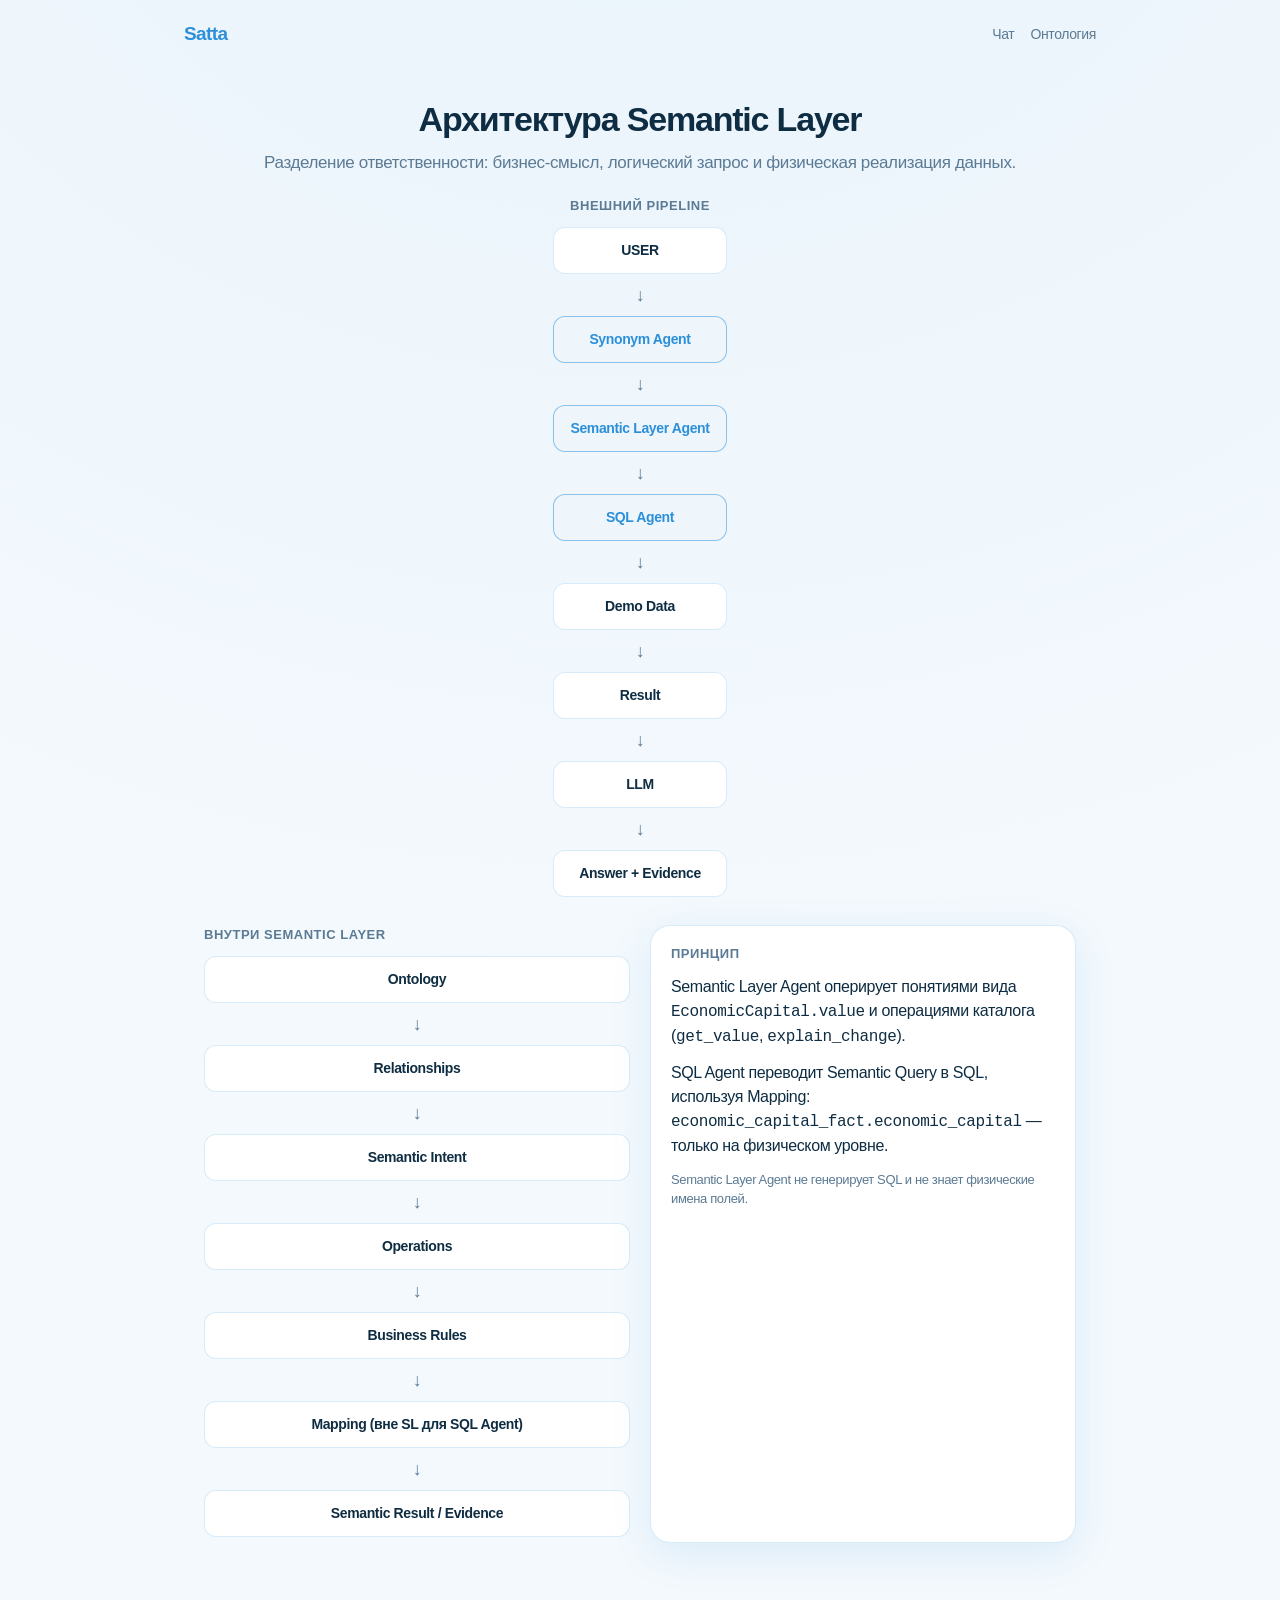
==== architecture.html @ 583783d6 "Add multi-agent pipeline with semantic layer, SQL execution, and demo data." ====
<!DOCTYPE html>
<html lang="ru">
  <head>
    <meta charset="utf-8" />
    <meta name="viewport" content="width=device-width, initial-scale=1" />
    <title>Satta — архитектура Semantic Layer</title>
    <link rel="icon" href="assets/mark.svg" type="image/svg+xml" />
    <link rel="stylesheet" href="styles.css" />
    <link rel="stylesheet" href="pages.css" />
  </head>
  <body>
    <header class="top top--row">
      <a class="top__brand" href="index.html">Satta</a>
      <nav class="top__nav">
        <a class="top__link" href="index.html">Чат</a>
        <a class="top__link" href="ontology.html">Онтология</a>
      </nav>
    </header>

    <main class="page page--wide">
      <h1 class="title">Архитектура Semantic Layer</h1>
      <p class="panel__lead">
        Разделение ответственности: бизнес-смысл, логический запрос и физическая реализация данных.
      </p>

      <h2 class="pipe-step__title">Внешний pipeline</h2>
      <div class="arch-diagram">
        <div class="arch-box">USER</div>
        <div class="arch-arrow">↓</div>
        <div class="arch-box arch-box--accent">Synonym Agent</div>
        <div class="arch-arrow">↓</div>
        <div class="arch-box arch-box--accent">Semantic Layer Agent</div>
        <div class="arch-arrow">↓</div>
        <div class="arch-box arch-box--accent">SQL Agent</div>
        <div class="arch-arrow">↓</div>
        <div class="arch-box">Demo Data</div>
        <div class="arch-arrow">↓</div>
        <div class="arch-box">Result</div>
        <div class="arch-arrow">↓</div>
        <div class="arch-box">LLM</div>
        <div class="arch-arrow">↓</div>
        <div class="arch-box">Answer + Evidence</div>
      </div>

      <div class="arch-columns">
        <div>
          <h2 class="pipe-step__title">Внутри Semantic Layer</h2>
          <div class="arch-diagram">
            <div class="arch-box">Ontology</div>
            <div class="arch-arrow">↓</div>
            <div class="arch-box">Relationships</div>
            <div class="arch-arrow">↓</div>
            <div class="arch-box">Semantic Intent</div>
            <div class="arch-arrow">↓</div>
            <div class="arch-box">Operations</div>
            <div class="arch-arrow">↓</div>
            <div class="arch-box">Business Rules</div>
            <div class="arch-arrow">↓</div>
            <div class="arch-box">Mapping (вне SL для SQL Agent)</div>
            <div class="arch-arrow">↓</div>
            <div class="arch-box">Semantic Result / Evidence</div>
          </div>
        </div>
        <div class="pipe-step">
          <h2 class="pipe-step__title">Принцип</h2>
          <p class="pipe-text">
            Semantic Layer Agent оперирует понятиями вида <code>EconomicCapital.value</code> и
            операциями каталога (<code>get_value</code>, <code>explain_change</code>).
          </p>
          <p class="pipe-text" style="margin-top: 12px">
            SQL Agent переводит Semantic Query в SQL, используя Mapping:
            <code>economic_capital_fact.economic_capital</code> — только на физическом уровне.
          </p>
          <p class="pipe-meta" style="margin-top: 12px">
            Semantic Layer Agent не генерирует SQL и не знает физические имена полей.
          </p>
        </div>
      </div>
    </main>
  </body>
</html>
---- styles.css ----
:root {
  --bg: #f4f9fd;
  --bg-deep: #e8f3fb;
  --surface: #ffffff;
  --text: #0f2d42;
  --muted: #5b7a94;
  --accent: #2b8fd9;
  --accent-hover: #1f7ec4;
  --accent-soft: #d6ebf8;
  --line: rgba(43, 143, 217, 0.18);
  --radius: 20px;
  --shadow: 0 12px 40px rgba(43, 143, 217, 0.12);
}

* {
  box-sizing: border-box;
}

html,
body {
  margin: 0;
  min-height: 100%;
}

body {
  font-family: -apple-system, BlinkMacSystemFont, "SF Pro Text", "Segoe UI", Helvetica,
    Arial, sans-serif;
  font-size: 17px;
  line-height: 1.47;
  letter-spacing: -0.022em;
  color: var(--text);
  background: radial-gradient(ellipse 120% 80% at 50% -20%, var(--bg-deep), var(--bg));
  -webkit-font-smoothing: antialiased;
}

.sr-only {
  position: absolute;
  width: 1px;
  height: 1px;
  padding: 0;
  margin: -1px;
  overflow: hidden;
  clip: rect(0, 0, 0, 0);
  border: 0;
}

.top {
  padding: 20px 24px;
}

.top__brand {
  font-size: 19px;
  font-weight: 600;
  letter-spacing: -0.03em;
  color: var(--accent);
}

.top__nav {
  display: flex;
  gap: 16px;
}

.page {
  max-width: 560px;
  margin: 0 auto;
  padding: 24px 24px 64px;
  min-height: calc(100vh - 64px);
  display: flex;
  flex-direction: column;
  align-items: center;
  justify-content: center;
  text-align: center;
}

.hint {
  margin: 0 0 8px;
  font-size: 15px;
  font-weight: 500;
  color: var(--muted);
}

.title {
  margin: 0 0 32px;
  font-size: clamp(26px, 5vw, 34px);
  font-weight: 700;
  letter-spacing: -0.035em;
  line-height: 1.15;
  color: var(--text);
}

.ask {
  width: 100%;
  display: flex;
  flex-direction: column;
  gap: 12px;
}

.ask__input {
  width: 100%;
  min-height: 120px;
  padding: 18px 20px;
  border: 1px solid var(--line);
  border-radius: var(--radius);
  font: inherit;
  font-size: 16px;
  color: var(--text);
  background: var(--surface);
  box-shadow: var(--shadow);
  resize: vertical;
  transition: border-color 0.2s ease, box-shadow 0.2s ease;
}

.ask__input::placeholder {
  color: color-mix(in srgb, var(--muted) 85%, transparent);
}

.ask__input:focus {
  outline: none;
  border-color: color-mix(in srgb, var(--accent) 55%, transparent);
  box-shadow: 0 0 0 4px var(--accent-soft), var(--shadow);
}

.ask__btn {
  align-self: center;
  min-width: 160px;
  min-height: 44px;
  padding: 0 28px;
  border: 0;
  border-radius: 999px;
  font: inherit;
  font-size: 16px;
  font-weight: 600;
  color: #fff;
  background: linear-gradient(180deg, #3ba0e8 0%, var(--accent) 100%);
  cursor: pointer;
  transition: transform 0.15s ease, filter 0.2s ease;
}

.ask__btn:hover {
  filter: brightness(1.05);
}

.ask__btn:active {
  transform: scale(0.98);
}

.answer {
  width: 100%;
  margin-top: 28px;
  padding: 20px 22px;
  text-align: left;
  border-radius: var(--radius);
  background: var(--surface);
  border: 1px solid var(--line);
  box-shadow: var(--shadow);
  animation: fade-in 0.35s ease;
}

@keyframes fade-in {
  from {
    opacity: 0;
    transform: translateY(8px);
  }
  to {
    opacity: 1;
    transform: translateY(0);
  }
}

.answer__label {
  margin: 0 0 8px;
  font-size: 12px;
  font-weight: 600;
  letter-spacing: 0.04em;
  text-transform: uppercase;
  color: var(--muted);
}

.answer__text {
  margin: 0;
  font-size: 16px;
  line-height: 1.5;
  color: var(--text);
}
---- pages.css ----
.top--row {
  display: flex;
  align-items: center;
  justify-content: space-between;
  max-width: 960px;
  margin-inline: auto;
}

.top__brand {
  text-decoration: none;
  color: var(--accent);
}

.top__link {
  font-size: 14px;
  font-weight: 500;
  color: var(--muted);
  text-decoration: none;
}

.top__link:hover {
  color: var(--accent);
}

.page--wide {
  max-width: 920px;
  justify-content: flex-start;
  padding-top: 32px;
  text-align: left;
}

.page--wide .title {
  margin-bottom: 12px;
}

.panel__lead {
  margin: 0 0 20px;
  color: var(--muted);
  font-size: 17px;
}

.meta-link {
  margin: 0 0 20px;
  font-size: 14px;
  color: var(--muted);
}

.meta-link a {
  color: var(--accent);
  text-decoration: none;
  font-weight: 500;
}

.table-wrap {
  overflow-x: auto;
  border-radius: var(--radius);
  border: 1px solid var(--line);
  background: var(--surface);
  box-shadow: var(--shadow);
}

.data-table {
  width: 100%;
  border-collapse: collapse;
  font-size: 14px;
  min-width: 640px;
}

.data-table th,
.data-table td {
  padding: 14px 16px;
  text-align: left;
  vertical-align: top;
  border-bottom: 1px solid var(--line);
}

.data-table th {
  font-size: 12px;
  text-transform: uppercase;
  letter-spacing: 0.05em;
  color: var(--muted);
  background: color-mix(in srgb, var(--accent) 6%, var(--surface));
}

.data-table tbody tr:last-child td {
  border-bottom: 0;
}

.data-table td:first-child {
  font-weight: 600;
  width: 28%;
}

.log-flow {
  display: grid;
  gap: 12px;
  align-items: stretch;
}

@media (min-width: 720px) {
  .log-flow {
    grid-template-columns: 1fr auto 1fr;
    align-items: center;
  }
}

.log-card {
  padding: 20px;
  border-radius: var(--radius);
  background: var(--surface);
  border: 1px solid var(--line);
  box-shadow: var(--shadow);
}

.log-card--accent {
  border-color: color-mix(in srgb, var(--accent) 35%, var(--line));
  background: color-mix(in srgb, var(--accent) 5%, var(--surface));
}

.log-card__label {
  margin: 0 0 8px;
  font-size: 12px;
  font-weight: 600;
  letter-spacing: 0.04em;
  text-transform: uppercase;
  color: var(--muted);
}

.log-card__text {
  margin: 0;
  font-size: 16px;
  line-height: 1.5;
}

.log-arrow {
  text-align: center;
  font-size: 28px;
  font-weight: 300;
  color: var(--accent);
}

.empty {
  padding: 20px;
  border-radius: var(--radius);
  background: var(--surface);
  border: 1px dashed var(--line);
  color: var(--muted);
}

.empty a {
  color: var(--accent);
}

.log-history {
  margin: 28px 0 0;
  padding: 0;
  list-style: none;
  display: grid;
  gap: 10px;
}

.log-history li {
  padding: 12px 14px;
  border-radius: var(--radius-sm, 16px);
  font-size: 13px;
  color: var(--muted);
  background: var(--surface);
  border: 1px solid var(--line);
}

.page-links {
  margin-top: 16px;
  display: flex;
  flex-wrap: wrap;
  gap: 12px;
  justify-content: center;
}

.page-links a {
  font-size: 14px;
  color: var(--accent);
  text-decoration: none;
  font-weight: 500;
}

.page-links a:hover {
  text-decoration: underline;
}

@keyframes fade-in {
  from {
    opacity: 0;
    transform: translateY(8px);
  }
  to {
    opacity: 1;
    transform: translateY(0);
  }
}

.clarify {
  width: 100%;
  margin-top: 20px;
  padding: 18px 20px;
  border-radius: var(--radius);
  background: var(--surface);
  border: 1px solid color-mix(in srgb, var(--accent) 30%, var(--line));
  box-shadow: var(--shadow);
  text-align: left;
  animation: fade-in 0.35s ease;
}

.clarify__label {
  margin: 0 0 8px;
  font-size: 12px;
  font-weight: 600;
  letter-spacing: 0.04em;
  text-transform: uppercase;
  color: var(--muted);
}

.clarify__text {
  margin: 0;
  font-size: 16px;
  line-height: 1.45;
}

.clarify__actions {
  display: flex;
  flex-wrap: wrap;
  gap: 10px;
  margin-top: 14px;
}

.clarify__btn {
  min-width: 120px;
}

.clarify__btn--ghost {
  color: var(--accent);
  background: transparent;
  box-shadow: inset 0 0 0 1px color-mix(in srgb, var(--accent) 35%, transparent);
}

.log-note {
  margin-top: 16px;
  padding: 14px 16px;
  border-radius: var(--radius-sm, 16px);
  font-size: 14px;
  color: var(--muted);
  background: color-mix(in srgb, var(--accent) 6%, var(--surface));
  border: 1px solid var(--line);
}

.log-note strong {
  color: var(--text);
}

.page-links {
  margin-top: 18px;
  font-size: 14px;
  color: var(--muted);
}

.page-links a {
  color: var(--accent);
  text-decoration: none;
  font-weight: 500;
}

.page-links a:hover {
  text-decoration: underline;
}

.pipe-step {
  margin-bottom: 22px;
  padding: 18px 20px;
  border-radius: var(--radius);
  border: 1px solid var(--line);
  background: var(--surface);
  box-shadow: var(--shadow);
}

.pipe-step__title {
  margin: 0 0 12px;
  font-size: 13px;
  font-weight: 700;
  letter-spacing: 0.04em;
  text-transform: uppercase;
  color: var(--muted);
}

.pipe-text {
  margin: 0;
  font-size: 16px;
  line-height: 1.5;
}

.pipe-meta {
  margin: 8px 0 0;
  font-size: 13px;
  color: var(--muted);
}

.pipe-list {
  margin: 10px 0 0;
  padding-left: 18px;
  font-size: 14px;
}

.pipe-json,
.pipe-sql,
.pipe-answer {
  margin: 0;
  padding: 14px;
  border-radius: 12px;
  background: color-mix(in srgb, var(--accent) 4%, #fff);
  border: 1px solid var(--line);
  font-size: 12px;
  line-height: 1.45;
  overflow-x: auto;
  white-space: pre-wrap;
  word-break: break-word;
}

.semantic-panel {
  padding: 14px 16px;
  border-radius: 12px;
  border: 1px solid color-mix(in srgb, var(--accent) 35%, var(--line));
  background: color-mix(in srgb, var(--accent) 7%, var(--surface));
}

.semantic-panel__badge {
  margin: 0 0 10px;
  font-size: 11px;
  font-weight: 700;
  letter-spacing: 0.08em;
  text-transform: uppercase;
  color: var(--accent);
}

.semantic-dl {
  margin: 0;
  display: grid;
  grid-template-columns: 140px 1fr;
  gap: 8px 12px;
  font-size: 14px;
}

.semantic-dl dt {
  color: var(--muted);
  font-weight: 500;
}

.semantic-dl dd {
  margin: 0;
}

.ontology-layout {
  display: grid;
  grid-template-columns: 1fr 280px;
  gap: 20px;
  align-items: start;
}

@media (max-width: 800px) {
  .ontology-layout {
    grid-template-columns: 1fr;
  }
}

.ontology-graph {
  min-height: 420px;
  border-radius: var(--radius);
  border: 1px solid var(--line);
  background: var(--surface);
  box-shadow: var(--shadow);
}

.ontology-graph svg {
  width: 100%;
  height: 420px;
}

.ontology-node {
  cursor: pointer;
}

.ontology-node circle {
  fill: color-mix(in srgb, var(--accent) 18%, #fff);
  stroke: var(--accent);
  stroke-width: 1.5;
}

.ontology-node text {
  font-size: 10px;
  fill: var(--text);
  pointer-events: none;
}

.ontology-edge {
  stroke: color-mix(in srgb, var(--muted) 60%, transparent);
  stroke-width: 1.2;
  fill: none;
}

.ontology-detail {
  padding: 16px;
  border-radius: var(--radius);
  border: 1px solid var(--line);
  background: var(--surface);
  font-size: 14px;
}

.arch-diagram {
  display: flex;
  flex-direction: column;
  gap: 8px;
  margin-bottom: 28px;
}

.arch-box {
  padding: 12px 16px;
  border-radius: 12px;
  border: 1px solid var(--line);
  background: var(--surface);
  text-align: center;
  font-size: 14px;
  font-weight: 600;
}

.arch-box--accent {
  border-color: color-mix(in srgb, var(--accent) 40%, var(--line));
  background: color-mix(in srgb, var(--accent) 8%, var(--surface));
  color: var(--accent);
}

.arch-arrow {
  text-align: center;
  color: var(--muted);
  font-size: 18px;
}

.arch-columns {
  display: grid;
  grid-template-columns: 1fr 1fr;
  gap: 20px;
}

@media (max-width: 720px) {
  .arch-columns {
    grid-template-columns: 1fr;
  }
}
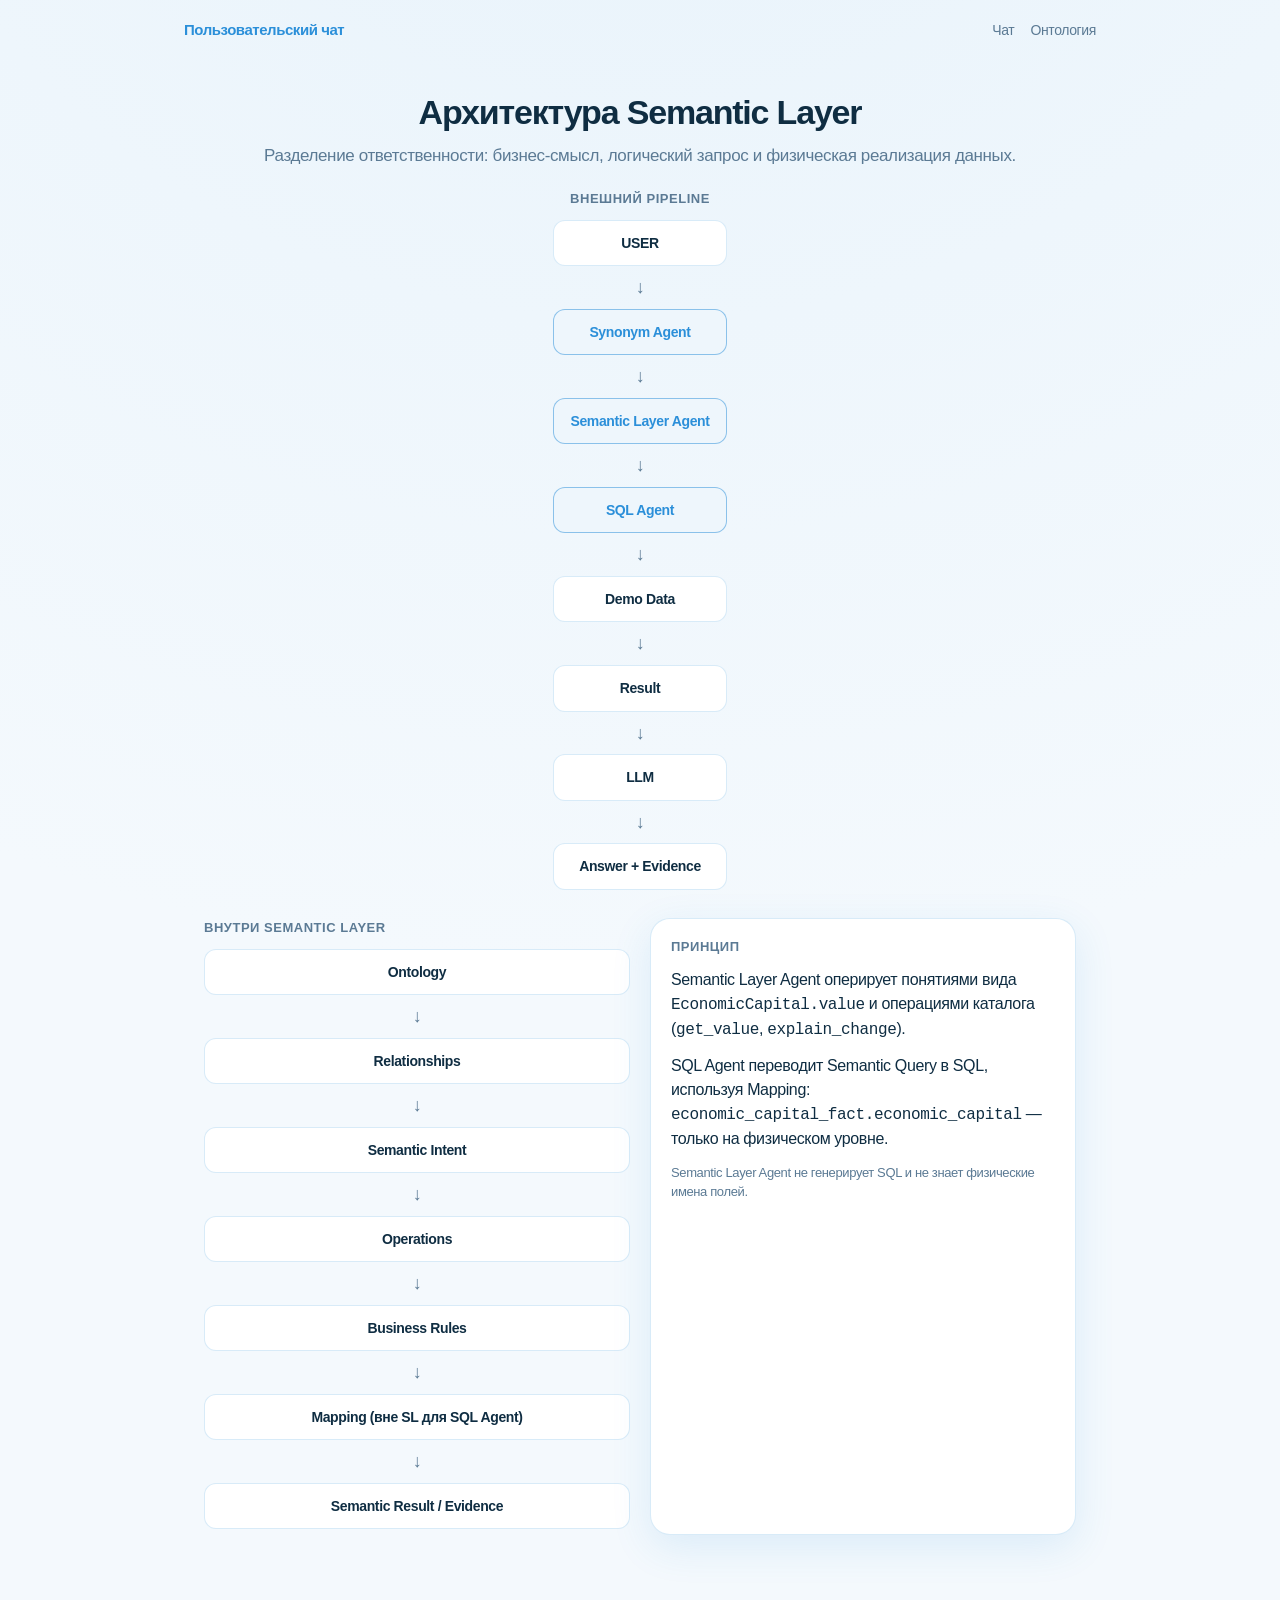
==== commit 92549c22: "Rebrand UI to Пользовательский чат and add expandable ontology graph nodes." ====
--- a/architecture.html
+++ b/architecture.html
@@ -3,14 +3,14 @@
   <head>
     <meta charset="utf-8" />
     <meta name="viewport" content="width=device-width, initial-scale=1" />
-    <title>Satta — архитектура Semantic Layer</title>
+    <title>Пользовательский чат — архитектура Semantic Layer</title>
     <link rel="icon" href="assets/mark.svg" type="image/svg+xml" />
     <link rel="stylesheet" href="styles.css" />
     <link rel="stylesheet" href="pages.css" />
   </head>
   <body>
     <header class="top top--row">
-      <a class="top__brand" href="index.html">Satta</a>
+      <a class="top__brand" href="index.html">Пользовательский чат</a>
       <nav class="top__nav">
         <a class="top__link" href="index.html">Чат</a>
         <a class="top__link" href="ontology.html">Онтология</a>
--- a/styles.css
+++ b/styles.css
@@ -49,8 +49,10 @@
 }
 
 .top__brand {
-  font-size: 19px;
+  font-size: 15px;
   font-weight: 600;
+  line-height: 1.25;
+  max-width: 12rem;
   letter-spacing: -0.03em;
   color: var(--accent);
 }
--- a/pages.css
+++ b/pages.css
@@ -379,24 +379,99 @@
 
 .ontology-graph svg {
   width: 100%;
-  height: 420px;
-}
-
-.ontology-node {
-  cursor: pointer;
-}
-
-.ontology-node circle {
+  height: 520px;
+}
+
+.ontology-svg {
+  overflow: visible;
+}
+
+.ontology-node__hit {
   fill: color-mix(in srgb, var(--accent) 18%, #fff);
   stroke: var(--accent);
   stroke-width: 1.5;
-}
-
-.ontology-node text {
-  font-size: 10px;
+  cursor: pointer;
+}
+
+.ontology-node--expanded .ontology-node__hit {
+  fill: color-mix(in srgb, var(--accent) 28%, #fff);
+  stroke-width: 2.5;
+}
+
+.ontology-node--selected .ontology-node__hit {
+  stroke: color-mix(in srgb, var(--accent) 80%, #000);
+}
+
+.ontology-node__label,
+.ontology-node__chevron {
   fill: var(--text);
   pointer-events: none;
 }
+
+.ontology-node__fo {
+  overflow: visible;
+}
+
+.ontology-card {
+  box-sizing: border-box;
+  padding: 10px 12px;
+  border-radius: 12px;
+  border: 1px solid color-mix(in srgb, var(--accent) 35%, var(--line));
+  background: var(--surface);
+  box-shadow: var(--shadow);
+  font-size: 11px;
+  line-height: 1.4;
+  color: var(--text);
+  max-height: 190px;
+  overflow-y: auto;
+}
+
+.ontology-card__title {
+  margin: 0 0 6px;
+  font-size: 13px;
+  font-weight: 700;
+  color: var(--accent);
+}
+
+.ontology-card__text {
+  margin: 0 0 8px;
+  color: var(--muted);
+}
+
+.ontology-card__meta {
+  margin: 0 0 6px;
+  font-size: 10px;
+}
+
+.ontology-card__hint {
+  margin: 8px 0 0;
+  font-size: 9px;
+  color: var(--muted);
+  text-transform: uppercase;
+  letter-spacing: 0.04em;
+}
+
+.ontology-detail__title {
+  margin: 0 0 6px;
+  font-size: 18px;
+}
+
+.ontology-detail__id {
+  margin: 0 0 10px;
+  font-size: 12px;
+  color: var(--muted);
+}
+
+.ontology-detail__desc {
+  margin: 0 0 12px;
+  color: var(--muted);
+  line-height: 1.45;
+}
+
+.ontology-node {
+  cursor: pointer;
+}
+
 
 .ontology-edge {
   stroke: color-mix(in srgb, var(--muted) 60%, transparent);
